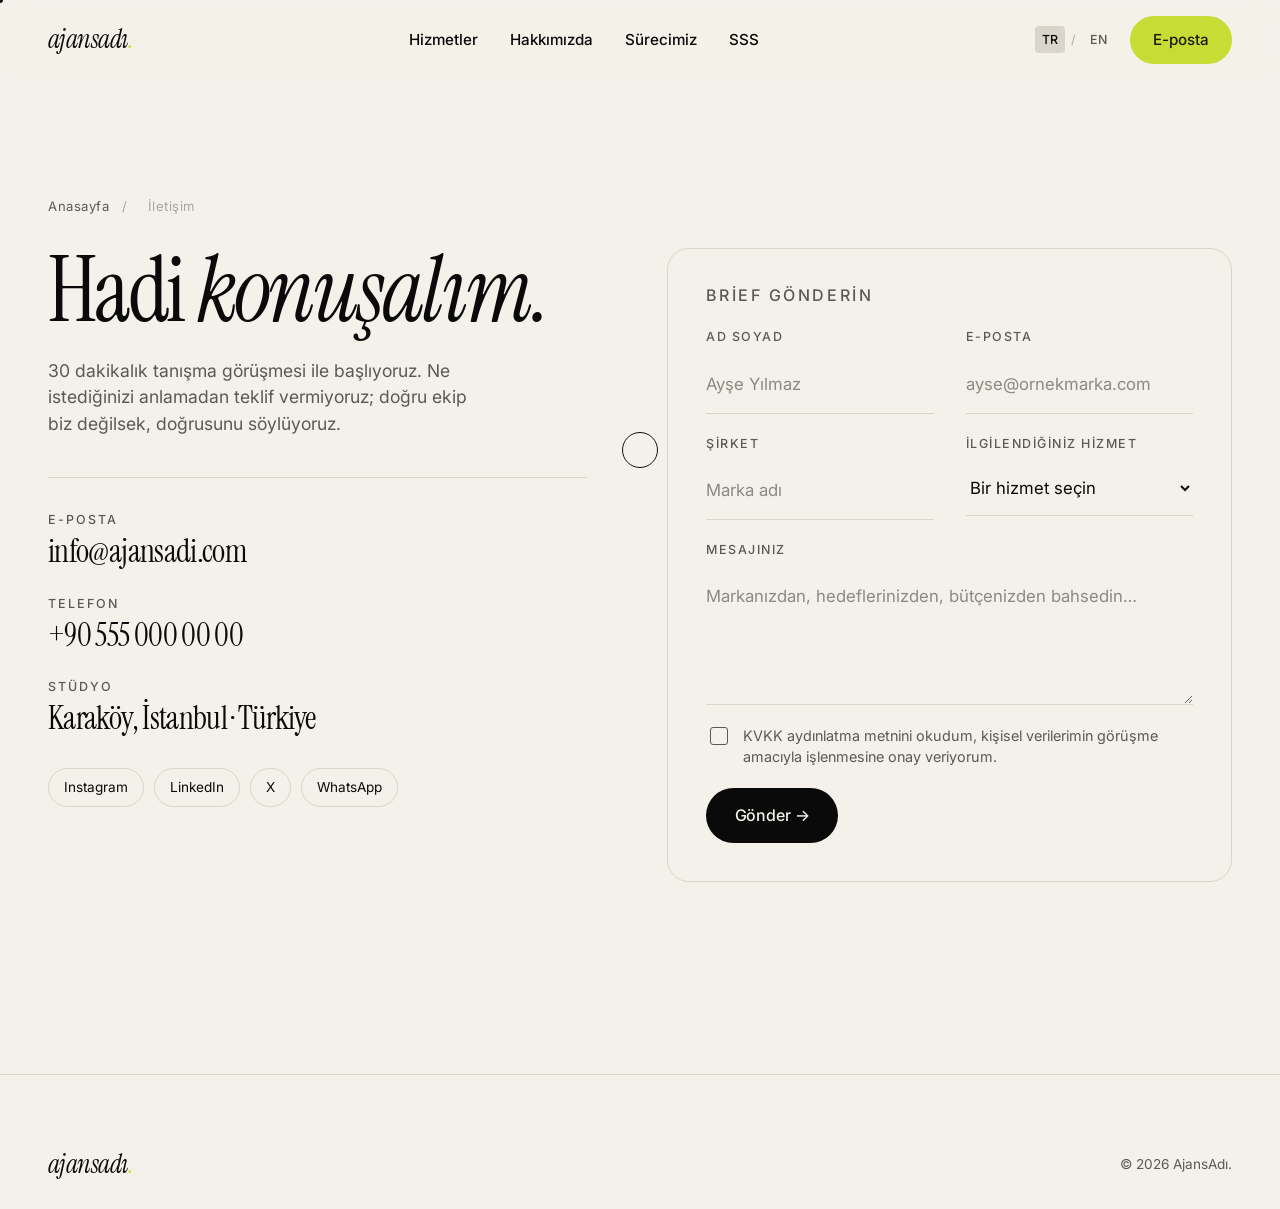
==== iletisim.html @ 520bdb18 "Initial commit: AjansAdı static marketing agency site - One-page homepage (index.html) with hero, se" ====
<!doctype html>
<html lang="tr">
  <head>
    <meta charset="UTF-8" />
    <meta name="viewport" content="width=device-width, initial-scale=1.0" />
    <title>İletişim — AjansAdı</title>
    <meta
      name="description"
      content="Markanızın büyüme planı için 30 dakikalık ücretsiz tanışma görüşmesi. Bize yazın, aynı gün dönüş yapalım."
    />
    <link rel="canonical" href="https://ajansadi.com/iletisim.html" />

    <meta property="og:title" content="İletişim — AjansAdı" />
    <meta
      property="og:description"
      content="Markanızın büyüme planı için 30 dakikalık ücretsiz tanışma görüşmesi."
    />
    <meta property="og:image" content="/assets/img/og-image.svg" />

    <link rel="icon" type="image/svg+xml" href="/assets/img/favicon.svg" />
    <link rel="preconnect" href="https://fonts.googleapis.com" />
    <link rel="preconnect" href="https://fonts.gstatic.com" crossorigin />
    <link
      href="https://fonts.googleapis.com/css2?family=Inter:wght@400;500;600&family=Instrument+Serif:ital@0;1&display=swap"
      rel="stylesheet"
    />
    <link rel="stylesheet" href="/assets/css/base.css" />
    <link rel="stylesheet" href="/assets/css/components.css" />
    <link rel="stylesheet" href="/assets/css/pages.css" />
  </head>
  <body>
    <div class="cursor" aria-hidden="true">
      <div class="cursor__ring"></div>
      <div class="cursor__dot"></div>
    </div>

    <header class="topbar">
      <div class="container topbar__inner">
        <a class="brand" href="/" aria-label="AjansAdı">ajansadı</a>
        <nav class="nav" aria-label="Ana menü">
          <a href="/#hizmetler" data-tr="Hizmetler" data-en="Services"
            >Hizmetler</a
          >
          <a href="/#hakkimizda" data-tr="Hakkımızda" data-en="About"
            >Hakkımızda</a
          >
          <a href="/#surec" data-tr="Sürecimiz" data-en="Process">Sürecimiz</a>
          <a href="/#sss" data-tr="SSS" data-en="FAQ">SSS</a>
        </nav>
        <div class="topbar__right">
          <div class="lang-switch" aria-label="Dil seçici">
            <button data-lang="tr" class="is-active">TR</button>
            <span class="lang-switch__sep">/</span>
            <button data-lang="en">EN</button>
          </div>
          <a
            href="mailto:info@ajansadi.com"
            class="btn btn--primary"
            data-tr="E-posta"
            data-en="Email us"
            >E-posta<span class="btn__arrow">→</span></a
          >
          <button class="menu-toggle" aria-label="Menüyü aç" aria-expanded="false" aria-controls="drawer">
            <span></span>
            <span></span>
          </button>
        </div>
      </div>
    </header>

    <div class="drawer" id="drawer" aria-hidden="true">
      <ul>
        <li><a href="/#hizmetler" data-tr="Hizmetler" data-en="Services">Hizmetler</a></li>
        <li><a href="/#hakkimizda" data-tr="Hakkımızda" data-en="About">Hakkımızda</a></li>
        <li><a href="/#surec" data-tr="Sürecimiz" data-en="Process">Sürecimiz</a></li>
        <li><a href="/#sss" data-tr="SSS" data-en="FAQ">SSS</a></li>
        <li><a href="/iletisim.html" data-tr="İletişim" data-en="Contact">İletişim</a></li>
      </ul>
    </div>

    <main>
      <section class="section">
        <div class="container">
          <p class="breadcrumb reveal">
            <a href="/" data-tr="Anasayfa" data-en="Home">Anasayfa</a>
            <span>/</span>
            <span data-tr="İletişim" data-en="Contact">İletişim</span>
          </p>

          <div class="contact-grid" style="margin-top: 2rem">
            <div class="contact-info reveal">
              <h1>
                <span
                  data-tr-html="Hadi <em>konuşalım.</em>"
                  data-en-html="Let's <em>talk.</em>"
                  >Hadi <em>konuşalım.</em></span
                >
              </h1>
              <p
                class="contact-info__lead"
                data-tr="30 dakikalık tanışma görüşmesi ile başlıyoruz. Ne istediğinizi anlamadan teklif vermiyoruz; doğru ekip biz değilsek, doğrusunu söylüyoruz."
                data-en="We start with a 30-minute intro call. We don't quote before we understand what you want — and if we're not the right team, we'll point you to who is."
              >
                30 dakikalık tanışma görüşmesi ile başlıyoruz. Ne istediğinizi
                anlamadan teklif vermiyoruz; doğru ekip biz değilsek, doğrusunu
                söylüyoruz.
              </p>

              <div class="contact-channels">
                <div class="contact-channel">
                  <span class="contact-channel__label" data-tr="E-posta" data-en="Email">E-posta</span>
                  <a class="contact-channel__value" href="mailto:info@ajansadi.com"
                    >info@ajansadi.com</a
                  >
                </div>
                <div class="contact-channel">
                  <span class="contact-channel__label" data-tr="Telefon" data-en="Phone">Telefon</span>
                  <a class="contact-channel__value" href="tel:+905550000000"
                    >+90 555 000 00 00</a
                  >
                </div>
                <div class="contact-channel">
                  <span class="contact-channel__label" data-tr="Stüdyo" data-en="Studio">Stüdyo</span>
                  <span class="contact-channel__value"
                    >Karaköy, İstanbul · Türkiye</span
                  >
                </div>
              </div>

              <div class="contact-socials">
                <a href="https://instagram.com/ajansadi" target="_blank" rel="noopener">Instagram</a>
                <a href="https://linkedin.com/company/ajansadi" target="_blank" rel="noopener">LinkedIn</a>
                <a href="https://x.com/ajansadi" target="_blank" rel="noopener">X</a>
                <a href="https://wa.me/905550000000" target="_blank" rel="noopener">WhatsApp</a>
              </div>
            </div>

            <div class="contact-form-wrap reveal reveal--delay-1">
              <h2 data-tr="Brief gönderin" data-en="Send a brief">Brief gönderin</h2>

              <form class="form js-contact-form" novalidate>
                <div class="form__notice form__notice--error" role="alert"></div>

                <div class="grid cols-2">
                  <div class="field">
                    <label class="field__label" for="name" data-tr="Ad Soyad" data-en="Full name"
                      >Ad Soyad</label
                    >
                    <input
                      type="text"
                      id="name"
                      name="name"
                      autocomplete="name"
                      required
                      data-tr-attr="placeholder"
                      data-tr-placeholder="Ayşe Yılmaz"
                      data-en-placeholder="Jane Doe"
                      placeholder="Ayşe Yılmaz"
                    />
                    <span class="field__error" data-tr="Lütfen adınızı yazın." data-en="Please enter your name."
                      >Lütfen adınızı yazın.</span
                    >
                  </div>
                  <div class="field">
                    <label class="field__label" for="email" data-tr="E-posta" data-en="Email"
                      >E-posta</label
                    >
                    <input
                      type="email"
                      id="email"
                      name="email"
                      autocomplete="email"
                      required
                      placeholder="ayse@ornekmarka.com"
                    />
                    <span class="field__error" data-tr="Geçerli bir e-posta yazın." data-en="Please enter a valid email."
                      >Geçerli bir e-posta yazın.</span
                    >
                  </div>
                </div>

                <div class="grid cols-2">
                  <div class="field">
                    <label class="field__label" for="company" data-tr="Şirket" data-en="Company"
                      >Şirket</label
                    >
                    <input
                      type="text"
                      id="company"
                      name="company"
                      autocomplete="organization"
                      placeholder="Marka adı"
                    />
                  </div>
                  <div class="field">
                    <label class="field__label" for="service" data-tr="İlgilendiğiniz hizmet" data-en="Service of interest"
                      >İlgilendiğiniz hizmet</label
                    >
                    <select id="service" name="service" required>
                      <option value="" data-tr="Bir hizmet seçin" data-en="Pick a service">
                        Bir hizmet seçin
                      </option>
                      <option value="dijital-pazarlama" data-tr="Dijital pazarlama" data-en="Digital marketing">Dijital pazarlama</option>
                      <option value="sosyal-medya" data-tr="Sosyal medya yönetimi" data-en="Social media management">Sosyal medya yönetimi</option>
                      <option value="google-ads" data-tr="Google Ads" data-en="Google Ads">Google Ads</option>
                      <option value="seo" data-tr="SEO" data-en="SEO">SEO</option>
                      <option value="yapay-zeka" data-tr="Yapay zekâ" data-en="AI">Yapay zekâ</option>
                      <option value="medya-satin-alma" data-tr="Medya satın alma" data-en="Media buying">Medya satın alma</option>
                      <option value="hepsi" data-tr="Bütüncül paket" data-en="Full bundle">Bütüncül paket</option>
                    </select>
                    <span class="field__error" data-tr="Bir seçim yapın." data-en="Please pick one.">
                      Bir seçim yapın.
                    </span>
                  </div>
                </div>

                <div class="field">
                  <label class="field__label" for="message" data-tr="Mesajınız" data-en="Your message"
                    >Mesajınız</label
                  >
                  <textarea
                    id="message"
                    name="message"
                    rows="4"
                    required
                    data-tr-attr="placeholder"
                    data-tr-placeholder="Markanızdan, hedeflerinizden, bütçenizden bahsedin…"
                    data-en-placeholder="Tell us about your brand, goals, budget…"
                    placeholder="Markanızdan, hedeflerinizden, bütçenizden bahsedin…"
                  ></textarea>
                  <span class="field__error" data-tr="Birkaç cümle yeterli." data-en="A few sentences will do."
                    >Birkaç cümle yeterli.</span
                  >
                </div>

                <label class="checkbox">
                  <input type="checkbox" name="kvkk" required />
                  <span
                    data-tr="KVKK aydınlatma metnini okudum, kişisel verilerimin görüşme amacıyla işlenmesine onay veriyorum."
                    data-en="I've read the privacy notice and consent to my personal data being processed for the purposes of this enquiry."
                    >KVKK aydınlatma metnini okudum, kişisel verilerimin
                    görüşme amacıyla işlenmesine onay veriyorum.</span
                  >
                </label>

                <button
                  type="submit"
                  class="btn btn--ink btn--lg"
                  style="align-self: flex-start"
                  data-tr="Gönder →"
                  data-en="Send →"
                >
                  Gönder →
                </button>

                <input type="hidden" name="botcheck" />
              </form>

              <div class="form__success" role="status" aria-live="polite">
                <h3 data-tr="Teşekkürler. ✦" data-en="Thanks. ✦">Teşekkürler. ✦</h3>
                <p
                  class="muted"
                  data-tr="Mesajınız ulaştı, en geç 24 saat içinde dönüyoruz."
                  data-en="Your message reached us. We'll get back to you within 24 hours."
                >
                  Mesajınız ulaştı, en geç 24 saat içinde dönüyoruz.
                </p>
              </div>
            </div>
          </div>
        </div>
      </section>
    </main>

    <footer class="footer">
      <div class="container">
        <div class="footer__bottom" style="border: 0; padding: 0">
          <a class="brand" href="/">ajansadı</a>
          <span data-tr="© 2026 AjansAdı." data-en="© 2026 AjansAdı."
            >© 2026 AjansAdı.</span
          >
        </div>
      </div>
    </footer>

    <script src="/assets/js/main.js" defer></script>
    <script src="/assets/js/i18n.js" defer></script>
    <script src="/assets/js/form.js" defer></script>
  </body>
</html>
---- assets/css/base.css ----
/* ============================================
   BASE — değişkenler, reset, tipografi, layout
   ============================================ */

:root {
  --bg: #f4f1ea;
  --bg-deep: #ece8df;
  --ink: #0a0a0a;
  --ink-soft: #5a5a55;
  --ink-mute: #8b8a82;
  --rule: #d9d5cb;
  --accent: #c8dc36;
  --accent-hi: #dcee54;
  --accent-ink: #1a1d05;

  --container: 1280px;
  --gutter: clamp(1.25rem, 4vw, 3rem);

  --radius: 14px;
  --radius-lg: 22px;

  --easing: cubic-bezier(0.2, 0.7, 0.2, 1);
  --transition: 320ms var(--easing);

  --font-serif: "Instrument Serif", "Times New Roman", serif;
  --font-sans: "Inter", system-ui, -apple-system, "Segoe UI", Roboto, sans-serif;
}

*,
*::before,
*::after {
  box-sizing: border-box;
}

html {
  -webkit-text-size-adjust: 100%;
  scroll-behavior: smooth;
}

body {
  margin: 0;
  background: var(--bg);
  color: var(--ink);
  font-family: var(--font-sans);
  font-size: 17px;
  line-height: 1.55;
  font-weight: 400;
  -webkit-font-smoothing: antialiased;
  -moz-osx-font-smoothing: grayscale;
  text-rendering: optimizeLegibility;
  overflow-x: hidden;
}

img,
svg,
video {
  display: block;
  max-width: 100%;
  height: auto;
}

a {
  color: inherit;
  text-decoration: none;
}

button {
  font: inherit;
  color: inherit;
  background: none;
  border: 0;
  padding: 0;
  cursor: pointer;
}

input,
select,
textarea {
  font: inherit;
  color: inherit;
}

ul,
ol {
  list-style: none;
  padding: 0;
  margin: 0;
}

h1,
h2,
h3,
h4 {
  margin: 0;
  font-weight: 400;
  font-family: var(--font-serif);
  letter-spacing: -0.015em;
  line-height: 1;
}

p {
  margin: 0;
}

::selection {
  background: var(--accent);
  color: var(--accent-ink);
}

:focus-visible {
  outline: 2px solid var(--accent);
  outline-offset: 3px;
  border-radius: 4px;
}

/* ---- Tipografi ölçekleri ---- */

.eyebrow {
  font-family: var(--font-sans);
  font-size: 0.72rem;
  font-weight: 500;
  letter-spacing: 0.18em;
  text-transform: uppercase;
  color: var(--ink-soft);
}

.display {
  font-family: var(--font-serif);
  font-size: clamp(3.5rem, 9.5vw, 9rem);
  line-height: 0.95;
  letter-spacing: -0.025em;
}

.h1 {
  font-family: var(--font-serif);
  font-size: clamp(2.75rem, 6vw, 5.5rem);
  line-height: 0.98;
  letter-spacing: -0.02em;
}

.h2 {
  font-family: var(--font-serif);
  font-size: clamp(2rem, 4.2vw, 3.5rem);
  line-height: 1;
  letter-spacing: -0.018em;
}

.h3 {
  font-family: var(--font-sans);
  font-size: 1.45rem;
  font-weight: 600;
  letter-spacing: -0.01em;
  line-height: 1.2;
}

.lead {
  font-size: 1.25rem;
  color: var(--ink-soft);
  line-height: 1.5;
  max-width: 60ch;
}

.muted {
  color: var(--ink-soft);
}

em,
.italic {
  font-style: italic;
  font-family: var(--font-serif);
}

.accent-mark {
  position: relative;
  font-style: italic;
  font-family: var(--font-serif);
  white-space: nowrap;
}

.accent-mark::after {
  content: "";
  position: absolute;
  left: -0.04em;
  right: -0.04em;
  bottom: 0.06em;
  height: 0.18em;
  background: var(--accent);
  z-index: -1;
  border-radius: 2px;
}

/* ---- Layout primitives ---- */

.container {
  max-width: var(--container);
  margin: 0 auto;
  padding-inline: var(--gutter);
}

.section {
  padding-block: clamp(4rem, 9vw, 8rem);
}

.section--tight {
  padding-block: clamp(2.5rem, 5vw, 4.5rem);
}

.rule {
  height: 1px;
  background: var(--rule);
  border: 0;
  margin: 0;
}

.grid {
  display: grid;
  gap: clamp(1.25rem, 2.5vw, 2rem);
}

.cols-2 {
  grid-template-columns: 1fr;
}
.cols-3 {
  grid-template-columns: 1fr;
}
.cols-4 {
  grid-template-columns: repeat(2, 1fr);
}

@media (min-width: 768px) {
  .cols-2 {
    grid-template-columns: repeat(2, 1fr);
  }
  .cols-3 {
    grid-template-columns: repeat(3, 1fr);
  }
  .cols-4 {
    grid-template-columns: repeat(4, 1fr);
  }
}

.flex {
  display: flex;
}
.gap-1 {
  gap: 0.5rem;
}
.gap-2 {
  gap: 1rem;
}
.gap-3 {
  gap: 1.5rem;
}
.gap-4 {
  gap: 2rem;
}
.items-center {
  align-items: center;
}
.justify-between {
  justify-content: space-between;
}
.flex-wrap {
  flex-wrap: wrap;
}

.text-center {
  text-align: center;
}

/* ---- Reveal animasyonları (IntersectionObserver) ---- */

.reveal {
  opacity: 0;
  transform: translateY(28px);
  transition:
    opacity 900ms var(--easing),
    transform 900ms var(--easing);
  will-change: opacity, transform;
}

.reveal.is-visible {
  opacity: 1;
  transform: none;
}

.reveal--delay-1 {
  transition-delay: 80ms;
}
.reveal--delay-2 {
  transition-delay: 160ms;
}
.reveal--delay-3 {
  transition-delay: 240ms;
}
.reveal--delay-4 {
  transition-delay: 320ms;
}

/* ---- Reduced motion ---- */

@media (prefers-reduced-motion: reduce) {
  *,
  *::before,
  *::after {
    animation-duration: 0.01ms !important;
    animation-iteration-count: 1 !important;
    transition-duration: 0.01ms !important;
    scroll-behavior: auto !important;
  }

  .reveal {
    opacity: 1;
    transform: none;
  }
}
---- assets/css/components.css ----
/* ============================================
   COMPONENTS — buttons, nav, cards, marquee, accordion, form, cursor
   ============================================ */

/* ---- Top bar ---- */

.topbar {
  position: sticky;
  top: 0;
  z-index: 50;
  background: color-mix(in srgb, var(--bg) 88%, transparent);
  backdrop-filter: saturate(140%) blur(10px);
  -webkit-backdrop-filter: saturate(140%) blur(10px);
  border-bottom: 1px solid transparent;
  transition:
    border-color var(--transition),
    background var(--transition);
}

.topbar.is-scrolled {
  border-bottom-color: var(--rule);
}

.topbar__inner {
  display: flex;
  align-items: center;
  justify-content: space-between;
  gap: 1rem;
  padding-block: 1rem;
}

.brand {
  font-family: var(--font-serif);
  font-style: italic;
  font-size: 1.6rem;
  letter-spacing: -0.02em;
  line-height: 1;
  color: var(--ink);
}

.brand::after {
  content: ".";
  color: var(--accent);
}

.nav {
  display: none;
  align-items: center;
  gap: 2rem;
}

.nav a {
  font-size: 0.95rem;
  font-weight: 500;
  position: relative;
  padding-block: 0.4rem;
  transition: color var(--transition);
}

.nav a::after {
  content: "";
  position: absolute;
  left: 0;
  right: 100%;
  bottom: 0;
  height: 2px;
  background: var(--accent);
  transition: right var(--transition);
}

.nav a:hover::after,
.nav a.is-active::after {
  right: 0;
}

.topbar__right {
  display: flex;
  align-items: center;
  gap: 1rem;
}

.lang-switch {
  display: inline-flex;
  align-items: center;
  gap: 0.35rem;
  font-size: 0.78rem;
  font-weight: 500;
  letter-spacing: 0.06em;
  color: var(--ink-soft);
}

.lang-switch button {
  padding: 0.25rem 0.45rem;
  border-radius: 4px;
  transition: all var(--transition);
}

.lang-switch button.is-active {
  color: var(--ink);
  background: var(--rule);
}

.lang-switch__sep {
  opacity: 0.4;
}

.menu-toggle {
  display: inline-flex;
  flex-direction: column;
  gap: 5px;
  padding: 10px;
  margin-right: -10px;
}

.menu-toggle span {
  display: block;
  width: 22px;
  height: 1.5px;
  background: var(--ink);
  transition: transform var(--transition);
}

.menu-toggle.is-open span:nth-child(1) {
  transform: translateY(6.5px) rotate(45deg);
}
.menu-toggle.is-open span:nth-child(2) {
  transform: translateY(-6.5px) rotate(-45deg);
}

@media (min-width: 1024px) {
  .nav {
    display: flex;
  }
  .menu-toggle {
    display: none;
  }
}

/* ---- Mobile drawer ---- */

.drawer {
  position: fixed;
  inset: 0;
  background: var(--bg);
  z-index: 40;
  padding: 5.5rem var(--gutter) 2rem;
  transform: translateY(-100%);
  transition: transform 460ms var(--easing);
  overflow-y: auto;
}

.drawer.is-open {
  transform: none;
}

.drawer ul {
  display: flex;
  flex-direction: column;
  gap: 0.5rem;
  border-top: 1px solid var(--rule);
}

.drawer ul li {
  border-bottom: 1px solid var(--rule);
}

.drawer a {
  display: block;
  padding: 1.1rem 0;
  font-family: var(--font-serif);
  font-size: 2rem;
  letter-spacing: -0.02em;
}

.drawer__cta {
  margin-top: 2rem;
}

@media (min-width: 1024px) {
  .drawer {
    display: none;
  }
}

/* ---- Buttons ---- */

.btn {
  display: inline-flex;
  align-items: center;
  gap: 0.6rem;
  padding: 0.95rem 1.4rem;
  border-radius: 999px;
  font-size: 0.95rem;
  font-weight: 500;
  letter-spacing: -0.005em;
  line-height: 1;
  transition:
    background var(--transition),
    color var(--transition),
    transform var(--transition),
    border-color var(--transition);
  cursor: pointer;
  white-space: nowrap;
  border: 1px solid transparent;
}

.btn__arrow {
  display: inline-block;
  transition: transform var(--transition);
}

.btn:hover .btn__arrow {
  transform: translateX(4px);
}

.btn--primary {
  background: var(--accent);
  color: var(--accent-ink);
}

.btn--primary:hover {
  background: var(--accent-hi);
  transform: translateY(-1px);
}

.btn--ghost {
  background: transparent;
  color: var(--ink);
  border-color: var(--ink);
}

.btn--ghost:hover {
  background: var(--ink);
  color: var(--bg);
}

.btn--ink {
  background: var(--ink);
  color: var(--bg);
}

.btn--ink:hover {
  background: var(--accent);
  color: var(--accent-ink);
}

.btn--lg {
  padding: 1.15rem 1.7rem;
  font-size: 1rem;
}

/* ---- Card ---- */

.card {
  position: relative;
  display: flex;
  flex-direction: column;
  gap: 1.25rem;
  padding: clamp(1.5rem, 2.5vw, 2.25rem);
  background: transparent;
  border: 1px solid var(--rule);
  border-radius: var(--radius-lg);
  transition:
    border-color var(--transition),
    background var(--transition),
    transform var(--transition);
  overflow: hidden;
}

.card:hover {
  border-color: var(--ink);
}

.card a.card__link {
  position: absolute;
  inset: 0;
}

.card__num {
  font-family: var(--font-serif);
  font-size: 3rem;
  line-height: 1;
  letter-spacing: -0.02em;
  color: var(--ink-mute);
  transition: color var(--transition);
}

.card:hover .card__num {
  color: var(--ink);
}

.card__icon {
  font-size: 2rem;
  line-height: 1;
}

.card__title {
  font-family: var(--font-sans);
  font-weight: 600;
  font-size: 1.4rem;
  letter-spacing: -0.01em;
  line-height: 1.2;
}

.card__body {
  color: var(--ink-soft);
  font-size: 1rem;
  line-height: 1.55;
}

.card__more {
  display: inline-flex;
  align-items: center;
  gap: 0.4rem;
  margin-top: auto;
  font-size: 0.9rem;
  font-weight: 500;
  color: var(--ink);
}

.card__more span {
  transition: transform var(--transition);
}

.card:hover .card__more span {
  transform: translateX(6px);
}

.card__head {
  display: flex;
  align-items: flex-start;
  justify-content: space-between;
  gap: 1rem;
}

/* ---- Marquee ---- */

.marquee {
  position: relative;
  overflow: hidden;
  padding-block: 1.6rem;
  border-block: 1px solid var(--rule);
  background: var(--bg);
  -webkit-mask-image: linear-gradient(
    to right,
    transparent,
    #000 10%,
    #000 90%,
    transparent
  );
  mask-image: linear-gradient(
    to right,
    transparent,
    #000 10%,
    #000 90%,
    transparent
  );
}

.marquee__track {
  display: flex;
  gap: 4rem;
  width: max-content;
  animation: marquee 40s linear infinite;
}

.marquee__item {
  font-family: var(--font-serif);
  font-style: italic;
  font-size: clamp(1.6rem, 3vw, 2.4rem);
  color: var(--ink);
  white-space: nowrap;
  letter-spacing: -0.01em;
  display: inline-flex;
  align-items: center;
  gap: 4rem;
}

.marquee__item::after {
  content: "✦";
  color: var(--accent);
  font-size: 0.75em;
  font-style: normal;
}

@keyframes marquee {
  to {
    transform: translateX(-50%);
  }
}

/* ---- Accordion (FAQ) ---- */

.accordion {
  border-top: 1px solid var(--rule);
}

.accordion details {
  border-bottom: 1px solid var(--rule);
}

.accordion summary {
  display: flex;
  align-items: center;
  justify-content: space-between;
  gap: 1.5rem;
  padding: 1.5rem 0;
  cursor: pointer;
  font-family: var(--font-sans);
  font-size: clamp(1.05rem, 1.7vw, 1.25rem);
  font-weight: 500;
  letter-spacing: -0.01em;
  list-style: none;
  transition: color var(--transition);
}

.accordion summary::-webkit-details-marker {
  display: none;
}

.accordion summary::after {
  content: "+";
  font-family: var(--font-serif);
  font-size: 2rem;
  font-weight: 300;
  line-height: 1;
  transition: transform var(--transition);
  flex: 0 0 auto;
}

.accordion details[open] summary::after {
  transform: rotate(45deg);
}

.accordion summary:hover {
  color: var(--ink-soft);
}

.accordion__body {
  padding: 0 0 1.6rem;
  color: var(--ink-soft);
  font-size: 1rem;
  line-height: 1.6;
  max-width: 70ch;
}

/* ---- Form ---- */

.form {
  display: flex;
  flex-direction: column;
  gap: 1.25rem;
}

.field {
  display: flex;
  flex-direction: column;
  gap: 0.5rem;
}

.field__label {
  font-size: 0.78rem;
  font-weight: 500;
  letter-spacing: 0.12em;
  text-transform: uppercase;
  color: var(--ink-soft);
}

.field input,
.field select,
.field textarea {
  width: 100%;
  padding: 1rem 0;
  background: transparent;
  border: 0;
  border-bottom: 1px solid var(--rule);
  border-radius: 0;
  font-size: 1.05rem;
  color: var(--ink);
  transition: border-color var(--transition);
}

.field textarea {
  resize: vertical;
  min-height: 7rem;
  font-family: inherit;
}

.field input:focus,
.field select:focus,
.field textarea:focus {
  outline: none;
  border-bottom-color: var(--ink);
}

.field input::placeholder,
.field textarea::placeholder {
  color: var(--ink-mute);
}

.field--invalid input,
.field--invalid select,
.field--invalid textarea {
  border-bottom-color: #c14a3b;
}

.field__error {
  display: none;
  font-size: 0.82rem;
  color: #c14a3b;
}

.field--invalid .field__error {
  display: block;
}

.checkbox {
  display: flex;
  align-items: flex-start;
  gap: 0.7rem;
  font-size: 0.9rem;
  color: var(--ink-soft);
  cursor: pointer;
  line-height: 1.5;
}

.checkbox input {
  appearance: none;
  width: 18px;
  height: 18px;
  border: 1px solid var(--ink-soft);
  border-radius: 3px;
  flex: 0 0 auto;
  margin-top: 2px;
  transition: all var(--transition);
  position: relative;
  cursor: pointer;
}

.checkbox input:checked {
  background: var(--ink);
  border-color: var(--ink);
}

.checkbox input:checked::after {
  content: "";
  position: absolute;
  left: 4px;
  top: 1px;
  width: 5px;
  height: 9px;
  border: solid var(--accent);
  border-width: 0 2px 2px 0;
  transform: rotate(45deg);
}

.form__notice {
  padding: 1rem 1.2rem;
  border-radius: var(--radius);
  font-size: 0.92rem;
  display: none;
}

.form__notice--error {
  background: #fde7e3;
  color: #7a2920;
  border: 1px solid #f3bdb3;
}

.form__notice.is-visible {
  display: block;
}

.form__success {
  display: none;
  padding: 2rem 0;
}

.form__success.is-visible {
  display: block;
}

.form__success h3 {
  font-family: var(--font-serif);
  font-size: clamp(2.2rem, 4vw, 3.2rem);
  letter-spacing: -0.02em;
  margin-bottom: 0.6rem;
}

/* ---- Custom cursor ---- */

.cursor {
  position: fixed;
  top: 0;
  left: 0;
  pointer-events: none;
  z-index: 9999;
  mix-blend-mode: difference;
  display: none;
}

.cursor__ring {
  position: absolute;
  width: 36px;
  height: 36px;
  margin: -18px 0 0 -18px;
  border-radius: 50%;
  border: 1px solid #fff;
  transition:
    width 220ms var(--easing),
    height 220ms var(--easing),
    margin 220ms var(--easing),
    background 220ms var(--easing);
}

.cursor__dot {
  position: absolute;
  width: 6px;
  height: 6px;
  margin: -3px 0 0 -3px;
  border-radius: 50%;
  background: #fff;
}

.cursor.is-hover .cursor__ring {
  width: 60px;
  height: 60px;
  margin: -30px 0 0 -30px;
  background: var(--accent);
  border-color: var(--accent);
  mix-blend-mode: normal;
}

.cursor.is-hover .cursor__dot {
  opacity: 0;
}

@media (hover: hover) and (pointer: fine) {
  .cursor {
    display: block;
  }
}

/* ---- Footer ---- */

.footer {
  padding-block: clamp(3rem, 6vw, 5rem) 2rem;
  border-top: 1px solid var(--rule);
  margin-top: clamp(3rem, 6vw, 5rem);
}

.footer__top {
  display: grid;
  gap: 3rem;
  grid-template-columns: 1fr;
  padding-bottom: 3rem;
  border-bottom: 1px solid var(--rule);
}

@media (min-width: 768px) {
  .footer__top {
    grid-template-columns: 2fr 1fr 1fr 1fr;
  }
}

.footer__brand .brand {
  font-size: 2.2rem;
}

.footer__tag {
  margin-top: 0.8rem;
  color: var(--ink-soft);
  font-size: 0.95rem;
  max-width: 38ch;
}

.footer__col h4 {
  font-family: var(--font-sans);
  font-size: 0.78rem;
  font-weight: 500;
  letter-spacing: 0.16em;
  text-transform: uppercase;
  color: var(--ink-soft);
  margin-bottom: 1rem;
}

.footer__col ul {
  display: flex;
  flex-direction: column;
  gap: 0.6rem;
}

.footer__col a {
  font-size: 0.98rem;
  transition: color var(--transition);
}

.footer__col a:hover {
  color: var(--ink-mute);
}

.footer__bottom {
  display: flex;
  justify-content: space-between;
  align-items: center;
  flex-wrap: wrap;
  gap: 1rem;
  padding-top: 2rem;
  font-size: 0.85rem;
  color: var(--ink-soft);
}

/* ---- Tag ---- */

.tag {
  display: inline-flex;
  align-items: center;
  gap: 0.5rem;
  padding: 0.4rem 0.85rem;
  border: 1px solid var(--rule);
  border-radius: 999px;
  font-size: 0.78rem;
  font-weight: 500;
  letter-spacing: 0.08em;
  text-transform: uppercase;
  color: var(--ink-soft);
}

.tag::before {
  content: "";
  width: 6px;
  height: 6px;
  border-radius: 50%;
  background: var(--accent);
}

/* ---- Breadcrumb ---- */

.breadcrumb {
  font-size: 0.82rem;
  color: var(--ink-soft);
  letter-spacing: 0.04em;
}

.breadcrumb a:hover {
  color: var(--ink);
}

.breadcrumb span {
  margin-inline: 0.5rem;
  opacity: 0.5;
}
---- assets/css/pages.css ----
/* ============================================
   PAGES — hero, services-grid, process, metrics, testimonials, service-page
   ============================================ */

/* ---- Hero ---- */

.hero {
  position: relative;
  padding-block: clamp(5rem, 12vw, 9rem) clamp(3rem, 7vw, 6rem);
  overflow: hidden;
}

.hero__inner {
  display: grid;
  grid-template-columns: 1fr;
  gap: 3rem;
  align-items: end;
}

@media (min-width: 1024px) {
  .hero__inner {
    grid-template-columns: 1.7fr 1fr;
  }
}

.hero__eyebrow {
  margin-bottom: 1.5rem;
}

.hero__title {
  font-family: var(--font-serif);
  font-size: clamp(3.2rem, 9.5vw, 9.5rem);
  line-height: 0.93;
  letter-spacing: -0.025em;
  color: var(--ink);
}

.hero__title em {
  font-style: italic;
}

.hero__sub {
  margin-top: 2rem;
  max-width: 48ch;
  font-size: 1.15rem;
  color: var(--ink-soft);
  line-height: 1.5;
}

.hero__ctas {
  display: flex;
  flex-wrap: wrap;
  gap: 0.8rem;
  margin-top: 2.2rem;
}

.hero__deco {
  position: relative;
  height: 280px;
  display: flex;
  align-items: center;
  justify-content: center;
}

.hero__star {
  font-family: var(--font-serif);
  font-size: clamp(12rem, 24vw, 22rem);
  color: var(--accent);
  line-height: 0.8;
  user-select: none;
  will-change: transform;
}

.hero__meta {
  margin-top: 3rem;
  padding-top: 2rem;
  border-top: 1px solid var(--rule);
  display: flex;
  flex-wrap: wrap;
  gap: 2.5rem;
  font-size: 0.88rem;
  color: var(--ink-soft);
}

.hero__meta strong {
  display: block;
  font-family: var(--font-serif);
  font-size: 1.6rem;
  font-weight: 400;
  color: var(--ink);
  letter-spacing: -0.02em;
}

/* ---- Section header ---- */

.section-header {
  display: grid;
  gap: 1.5rem;
  grid-template-columns: 1fr;
  align-items: end;
  margin-bottom: clamp(2.5rem, 5vw, 4rem);
}

@media (min-width: 768px) {
  .section-header {
    grid-template-columns: 2fr 1fr;
  }
}

.section-header__title {
  font-family: var(--font-serif);
  font-size: clamp(2.3rem, 5vw, 4rem);
  line-height: 0.98;
  letter-spacing: -0.02em;
  max-width: 18ch;
}

.section-header__lead {
  font-size: 1.05rem;
  color: var(--ink-soft);
  max-width: 38ch;
}

/* ---- Services grid (anasayfa) ---- */

.services-grid {
  display: grid;
  gap: 1.25rem;
  grid-template-columns: 1fr;
}

@media (min-width: 768px) {
  .services-grid {
    grid-template-columns: repeat(2, 1fr);
  }
}

@media (min-width: 1024px) {
  .services-grid {
    grid-template-columns: repeat(3, 1fr);
  }
}

.service-card {
  position: relative;
  display: flex;
  flex-direction: column;
  gap: 1.25rem;
  padding: clamp(1.6rem, 2.4vw, 2.2rem);
  border: 1px solid var(--rule);
  border-radius: var(--radius-lg);
  background: var(--bg);
  min-height: 280px;
  transition:
    border-color var(--transition),
    background var(--transition);
  overflow: hidden;
}

.service-card::before {
  content: "";
  position: absolute;
  inset: 0;
  background: var(--accent);
  opacity: 0;
  transform: translateY(100%);
  transition:
    transform 600ms var(--easing),
    opacity 400ms var(--easing);
  z-index: 0;
}

.service-card:hover {
  border-color: var(--ink);
}

.service-card:hover::before {
  opacity: 0.15;
  transform: translateY(0);
}

.service-card > * {
  position: relative;
  z-index: 1;
}

.service-card__link {
  position: absolute;
  inset: 0;
  z-index: 2;
  text-indent: -9999px;
}

.service-card__head {
  display: flex;
  align-items: flex-start;
  justify-content: space-between;
  gap: 1rem;
}

.service-card__num {
  font-family: var(--font-serif);
  font-size: 2.4rem;
  line-height: 1;
  letter-spacing: -0.02em;
  color: var(--ink-mute);
}

.service-card__icon {
  font-size: 2rem;
  line-height: 1;
}

.service-card__title {
  font-family: var(--font-sans);
  font-weight: 600;
  font-size: 1.45rem;
  letter-spacing: -0.012em;
  line-height: 1.18;
  color: var(--ink);
}

.service-card__body {
  color: var(--ink-soft);
  font-size: 1rem;
  line-height: 1.55;
  flex: 1;
}

.service-card__more {
  display: inline-flex;
  align-items: center;
  gap: 0.5rem;
  font-size: 0.9rem;
  font-weight: 500;
  color: var(--ink);
  margin-top: auto;
}

.service-card__more span {
  transition: transform var(--transition);
}

.service-card:hover .service-card__more span {
  transform: translateX(8px);
}

/* ---- About + metrics ---- */

.about {
  display: grid;
  gap: 3rem;
  grid-template-columns: 1fr;
}

@media (min-width: 1024px) {
  .about {
    grid-template-columns: 1.3fr 1fr;
    gap: 5rem;
  }
}

.about__copy {
  font-family: var(--font-serif);
  font-size: clamp(1.6rem, 2.6vw, 2.4rem);
  line-height: 1.18;
  letter-spacing: -0.015em;
}

.about__copy em {
  font-style: italic;
}

.metrics {
  display: grid;
  grid-template-columns: repeat(2, 1fr);
  gap: 1px;
  background: var(--rule);
  border: 1px solid var(--rule);
  border-radius: var(--radius);
  overflow: hidden;
}

.metric {
  background: var(--bg);
  padding: 1.5rem 1.4rem;
  display: flex;
  flex-direction: column;
  gap: 0.4rem;
}

.metric__num {
  font-family: var(--font-serif);
  font-size: clamp(2.6rem, 5vw, 3.6rem);
  line-height: 1;
  letter-spacing: -0.02em;
}

.metric__num sup {
  font-size: 0.5em;
  vertical-align: super;
  letter-spacing: 0;
  color: var(--accent-ink);
  background: var(--accent);
  padding: 0.1em 0.3em;
  border-radius: 4px;
  margin-left: 0.2em;
  font-style: normal;
}

.metric__label {
  font-size: 0.85rem;
  color: var(--ink-soft);
  letter-spacing: 0.02em;
}

/* ---- Process steps ---- */

.process {
  display: grid;
  gap: 1px;
  background: var(--rule);
  border: 1px solid var(--rule);
  border-radius: var(--radius);
  overflow: hidden;
  grid-template-columns: 1fr;
}

@media (min-width: 768px) {
  .process {
    grid-template-columns: repeat(2, 1fr);
  }
}

@media (min-width: 1024px) {
  .process {
    grid-template-columns: repeat(4, 1fr);
  }
}

.process__step {
  background: var(--bg);
  padding: clamp(1.5rem, 2.5vw, 2.4rem);
  display: flex;
  flex-direction: column;
  gap: 1rem;
  min-height: 220px;
  transition: background var(--transition);
}

.process__step:hover {
  background: var(--bg-deep);
}

.process__num {
  font-family: var(--font-serif);
  font-size: 2.6rem;
  line-height: 1;
  color: var(--ink-mute);
  letter-spacing: -0.02em;
}

.process__title {
  font-family: var(--font-serif);
  font-size: 1.7rem;
  letter-spacing: -0.02em;
  line-height: 1;
}

.process__body {
  color: var(--ink-soft);
  font-size: 0.95rem;
  line-height: 1.55;
  margin-top: auto;
}

/* ---- Testimonials ---- */

.testimonials {
  display: grid;
  gap: 1.25rem;
  grid-template-columns: 1fr;
}

@media (min-width: 768px) {
  .testimonials {
    grid-template-columns: repeat(3, 1fr);
  }
}

.testimonial {
  display: flex;
  flex-direction: column;
  gap: 1.5rem;
  padding: clamp(1.6rem, 2.4vw, 2.2rem);
  border: 1px solid var(--rule);
  border-radius: var(--radius-lg);
}

.testimonial__quote::before {
  content: "“";
  font-family: var(--font-serif);
  font-size: 4.5rem;
  line-height: 0.4;
  display: block;
  color: var(--accent);
  margin-bottom: 0.4rem;
}

.testimonial__quote {
  font-family: var(--font-serif);
  font-size: 1.35rem;
  line-height: 1.35;
  letter-spacing: -0.012em;
  color: var(--ink);
  flex: 1;
}

.testimonial__author {
  display: flex;
  flex-direction: column;
  gap: 0.15rem;
  padding-top: 1rem;
  border-top: 1px solid var(--rule);
}

.testimonial__name {
  font-weight: 500;
  font-size: 0.95rem;
}

.testimonial__co {
  font-size: 0.85rem;
  color: var(--ink-soft);
}

/* ---- CTA band ---- */

.cta-band {
  text-align: center;
  padding-block: clamp(4rem, 8vw, 7rem);
  border-top: 1px solid var(--rule);
  border-bottom: 1px solid var(--rule);
}

.cta-band__title {
  font-family: var(--font-serif);
  font-size: clamp(3rem, 8vw, 7rem);
  line-height: 1;
  letter-spacing: -0.025em;
  display: inline-block;
  position: relative;
  cursor: pointer;
  transition: color var(--transition);
}

.cta-band__title em {
  font-style: italic;
}

.cta-band__title:hover {
  color: var(--ink-soft);
}

.cta-band__title::after {
  content: " →";
  font-style: normal;
  display: inline-block;
  transition: transform var(--transition);
  margin-left: 0.2em;
}

.cta-band__title:hover::after {
  transform: translateX(0.2em);
}

.cta-band__sub {
  margin-top: 1.5rem;
  font-size: 1.05rem;
  color: var(--ink-soft);
  max-width: 50ch;
  margin-inline: auto;
}

/* ---- FAQ ---- */

.faq {
  max-width: 920px;
}

/* ---- Service page ---- */

.service-hero {
  padding-block: clamp(4rem, 9vw, 7rem) clamp(2.5rem, 5vw, 4rem);
}

.service-hero__inner {
  display: grid;
  grid-template-columns: 1fr;
  gap: 2.5rem;
  align-items: end;
}

@media (min-width: 1024px) {
  .service-hero__inner {
    grid-template-columns: 1.5fr 1fr;
  }
}

.service-hero__title {
  font-family: var(--font-serif);
  font-size: clamp(2.8rem, 7vw, 6rem);
  line-height: 0.96;
  letter-spacing: -0.025em;
}

.service-hero__title em {
  font-style: italic;
}

.service-hero__lead {
  font-size: 1.2rem;
  line-height: 1.5;
  color: var(--ink-soft);
  max-width: 50ch;
  margin-top: 1.8rem;
}

.service-hero__cta {
  margin-top: 2rem;
}

.service-hero__side {
  display: flex;
  flex-direction: column;
  gap: 1rem;
  padding: 1.5rem;
  border: 1px solid var(--rule);
  border-radius: var(--radius-lg);
  background: var(--bg-deep);
}

.service-hero__side h3 {
  font-family: var(--font-sans);
  font-size: 0.78rem;
  font-weight: 500;
  letter-spacing: 0.16em;
  text-transform: uppercase;
  color: var(--ink-soft);
}

.service-hero__side ul {
  display: flex;
  flex-direction: column;
  gap: 0.6rem;
}

.service-hero__side ul li {
  font-size: 0.96rem;
  display: flex;
  align-items: flex-start;
  gap: 0.6rem;
  line-height: 1.4;
}

.service-hero__side ul li::before {
  content: "→";
  color: var(--accent-ink);
  background: var(--accent);
  padding: 0 0.3rem;
  font-size: 0.78rem;
  border-radius: 3px;
  margin-top: 3px;
}

/* Bullet list (hizmet sayfası) */

.bullet-list {
  display: grid;
  gap: 1.5rem;
  grid-template-columns: 1fr;
}

@media (min-width: 768px) {
  .bullet-list--2 {
    grid-template-columns: repeat(2, 1fr);
  }
  .bullet-list--3 {
    grid-template-columns: repeat(3, 1fr);
  }
}

.bullet {
  padding: 1.5rem 0;
  border-top: 1px solid var(--rule);
  display: flex;
  flex-direction: column;
  gap: 0.5rem;
}

.bullet__num {
  font-family: var(--font-serif);
  font-size: 1.15rem;
  color: var(--accent-ink);
  background: var(--accent);
  padding: 0.05em 0.45em;
  border-radius: 4px;
  display: inline-block;
  width: max-content;
  line-height: 1.2;
  font-style: italic;
  font-size: 0.92rem;
}

.bullet__title {
  font-family: var(--font-sans);
  font-weight: 600;
  font-size: 1.15rem;
  letter-spacing: -0.01em;
}

.bullet__body {
  color: var(--ink-soft);
  font-size: 0.98rem;
  line-height: 1.55;
}

/* KPI block */

.kpi-block {
  padding: clamp(1.8rem, 3vw, 2.6rem);
  background: var(--ink);
  color: var(--bg);
  border-radius: var(--radius-lg);
  display: grid;
  grid-template-columns: 1fr;
  gap: 2rem;
}

@media (min-width: 768px) {
  .kpi-block {
    grid-template-columns: 1fr 1fr;
    gap: 3rem;
  }
}

.kpi-block h3 {
  font-family: var(--font-serif);
  font-size: clamp(1.8rem, 3vw, 2.4rem);
  letter-spacing: -0.02em;
  line-height: 1.05;
  color: var(--bg);
}

.kpi-block p {
  margin-top: 1rem;
  color: color-mix(in srgb, var(--bg) 75%, transparent);
  font-size: 1rem;
  line-height: 1.55;
}

.kpi-list {
  display: grid;
  grid-template-columns: 1fr 1fr;
  gap: 1.2rem;
  align-content: start;
}

.kpi {
  padding: 1.2rem 0;
  border-top: 1px solid color-mix(in srgb, var(--bg) 25%, transparent);
}

.kpi__num {
  font-family: var(--font-serif);
  font-size: clamp(2rem, 3.5vw, 2.8rem);
  line-height: 1;
  letter-spacing: -0.02em;
  color: var(--accent);
}

.kpi__label {
  margin-top: 0.4rem;
  font-size: 0.85rem;
  color: color-mix(in srgb, var(--bg) 70%, transparent);
}

/* Contact page layout */

.contact-grid {
  display: grid;
  grid-template-columns: 1fr;
  gap: 3rem;
}

@media (min-width: 1024px) {
  .contact-grid {
    grid-template-columns: 1fr 1.05fr;
    gap: 5rem;
  }
}

.contact-info h1 {
  font-family: var(--font-serif);
  font-size: clamp(3rem, 7vw, 6rem);
  line-height: 0.96;
  letter-spacing: -0.025em;
}

.contact-info h1 em {
  font-style: italic;
}

.contact-info__lead {
  margin-top: 1.5rem;
  font-size: 1.1rem;
  color: var(--ink-soft);
  max-width: 40ch;
  line-height: 1.5;
}

.contact-channels {
  margin-top: 2.5rem;
  display: flex;
  flex-direction: column;
  gap: 1.5rem;
  padding-top: 2rem;
  border-top: 1px solid var(--rule);
}

.contact-channel {
  display: flex;
  flex-direction: column;
  gap: 0.3rem;
}

.contact-channel__label {
  font-size: 0.78rem;
  font-weight: 500;
  letter-spacing: 0.16em;
  text-transform: uppercase;
  color: var(--ink-soft);
}

.contact-channel__value {
  font-family: var(--font-serif);
  font-size: clamp(1.5rem, 2.6vw, 2rem);
  letter-spacing: -0.02em;
  line-height: 1.1;
}

.contact-channel__value:hover {
  color: var(--ink-soft);
}

.contact-form-wrap {
  padding: clamp(1.8rem, 3vw, 2.6rem);
  border: 1px solid var(--rule);
  border-radius: var(--radius-lg);
  background: var(--bg);
}

.contact-form-wrap h2 {
  font-family: var(--font-sans);
  font-size: 1rem;
  font-weight: 500;
  letter-spacing: 0.16em;
  text-transform: uppercase;
  color: var(--ink-soft);
  margin-bottom: 1.5rem;
}

.contact-socials {
  margin-top: 2rem;
  display: flex;
  gap: 0.6rem;
  flex-wrap: wrap;
}

.contact-socials a {
  padding: 0.5rem 0.95rem;
  border: 1px solid var(--rule);
  border-radius: 999px;
  font-size: 0.85rem;
  transition: all var(--transition);
}

.contact-socials a:hover {
  border-color: var(--ink);
  background: var(--ink);
  color: var(--bg);
}
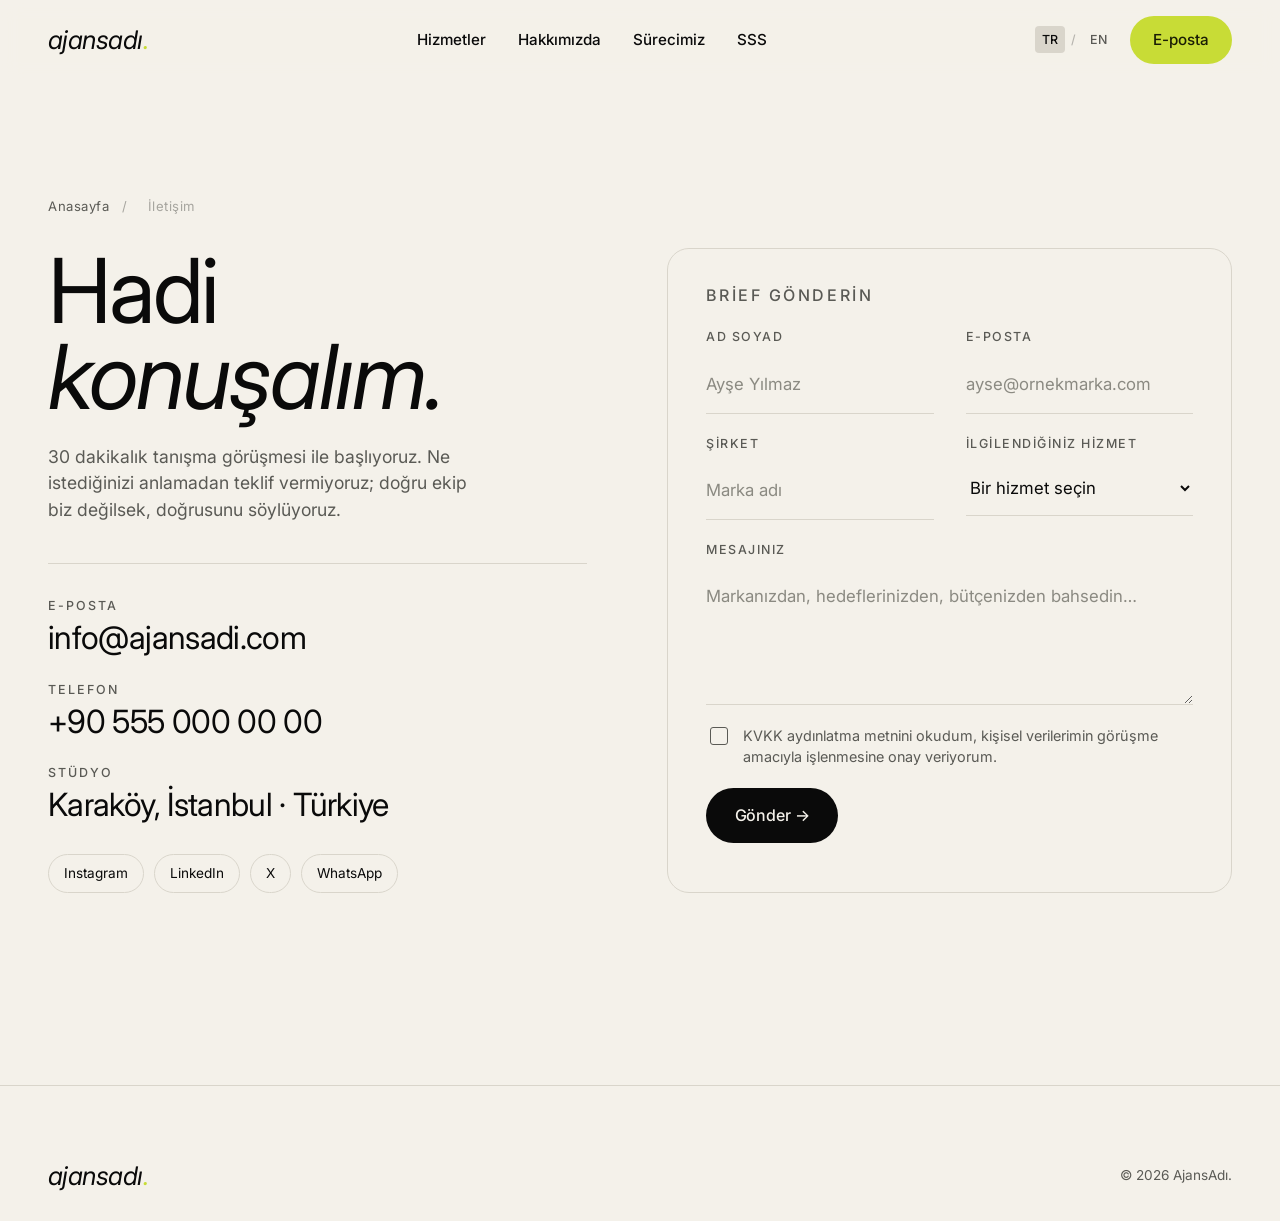
==== commit 2d77d162: "Use single font (Inter) sitewide — remove Instrument Serif" ====
--- a/iletisim.html
+++ b/iletisim.html
@@ -15,18 +15,18 @@
       property="og:description"
       content="Markanızın büyüme planı için 30 dakikalık ücretsiz tanışma görüşmesi."
     />
-    <meta property="og:image" content="/assets/img/og-image.svg" />
-
-    <link rel="icon" type="image/svg+xml" href="/assets/img/favicon.svg" />
+    <meta property="og:image" content="assets/img/og-image.svg" />
+
+    <link rel="icon" type="image/svg+xml" href="assets/img/favicon.svg" />
     <link rel="preconnect" href="https://fonts.googleapis.com" />
     <link rel="preconnect" href="https://fonts.gstatic.com" crossorigin />
     <link
-      href="https://fonts.googleapis.com/css2?family=Inter:wght@400;500;600&family=Instrument+Serif:ital@0;1&display=swap"
+      href="https://fonts.googleapis.com/css2?family=Inter:wght@400;500;600;700&display=swap"
       rel="stylesheet"
     />
-    <link rel="stylesheet" href="/assets/css/base.css" />
-    <link rel="stylesheet" href="/assets/css/components.css" />
-    <link rel="stylesheet" href="/assets/css/pages.css" />
+    <link rel="stylesheet" href="assets/css/base.css" />
+    <link rel="stylesheet" href="assets/css/components.css" />
+    <link rel="stylesheet" href="assets/css/pages.css" />
   </head>
   <body>
     <div class="cursor" aria-hidden="true">
@@ -36,16 +36,16 @@
 
     <header class="topbar">
       <div class="container topbar__inner">
-        <a class="brand" href="/" aria-label="AjansAdı">ajansadı</a>
+        <a class="brand" href="./" aria-label="AjansAdı">ajansadı</a>
         <nav class="nav" aria-label="Ana menü">
-          <a href="/#hizmetler" data-tr="Hizmetler" data-en="Services"
+          <a href="index.html#hizmetler" data-tr="Hizmetler" data-en="Services"
             >Hizmetler</a
           >
-          <a href="/#hakkimizda" data-tr="Hakkımızda" data-en="About"
+          <a href="index.html#hakkimizda" data-tr="Hakkımızda" data-en="About"
             >Hakkımızda</a
           >
-          <a href="/#surec" data-tr="Sürecimiz" data-en="Process">Sürecimiz</a>
-          <a href="/#sss" data-tr="SSS" data-en="FAQ">SSS</a>
+          <a href="index.html#surec" data-tr="Sürecimiz" data-en="Process">Sürecimiz</a>
+          <a href="index.html#sss" data-tr="SSS" data-en="FAQ">SSS</a>
         </nav>
         <div class="topbar__right">
           <div class="lang-switch" aria-label="Dil seçici">
@@ -70,11 +70,11 @@
 
     <div class="drawer" id="drawer" aria-hidden="true">
       <ul>
-        <li><a href="/#hizmetler" data-tr="Hizmetler" data-en="Services">Hizmetler</a></li>
-        <li><a href="/#hakkimizda" data-tr="Hakkımızda" data-en="About">Hakkımızda</a></li>
-        <li><a href="/#surec" data-tr="Sürecimiz" data-en="Process">Sürecimiz</a></li>
-        <li><a href="/#sss" data-tr="SSS" data-en="FAQ">SSS</a></li>
-        <li><a href="/iletisim.html" data-tr="İletişim" data-en="Contact">İletişim</a></li>
+        <li><a href="index.html#hizmetler" data-tr="Hizmetler" data-en="Services">Hizmetler</a></li>
+        <li><a href="index.html#hakkimizda" data-tr="Hakkımızda" data-en="About">Hakkımızda</a></li>
+        <li><a href="index.html#surec" data-tr="Sürecimiz" data-en="Process">Sürecimiz</a></li>
+        <li><a href="index.html#sss" data-tr="SSS" data-en="FAQ">SSS</a></li>
+        <li><a href="iletisim.html" data-tr="İletişim" data-en="Contact">İletişim</a></li>
       </ul>
     </div>
 
@@ -82,7 +82,7 @@
       <section class="section">
         <div class="container">
           <p class="breadcrumb reveal">
-            <a href="/" data-tr="Anasayfa" data-en="Home">Anasayfa</a>
+            <a href="./" data-tr="Anasayfa" data-en="Home">Anasayfa</a>
             <span>/</span>
             <span data-tr="İletişim" data-en="Contact">İletişim</span>
           </p>
@@ -275,7 +275,7 @@
     <footer class="footer">
       <div class="container">
         <div class="footer__bottom" style="border: 0; padding: 0">
-          <a class="brand" href="/">ajansadı</a>
+          <a class="brand" href="./">ajansadı</a>
           <span data-tr="© 2026 AjansAdı." data-en="© 2026 AjansAdı."
             >© 2026 AjansAdı.</span
           >
@@ -283,8 +283,8 @@
       </div>
     </footer>
 
-    <script src="/assets/js/main.js" defer></script>
-    <script src="/assets/js/i18n.js" defer></script>
-    <script src="/assets/js/form.js" defer></script>
+    <script src="assets/js/main.js" defer></script>
+    <script src="assets/js/i18n.js" defer></script>
+    <script src="assets/js/form.js" defer></script>
   </body>
 </html>
--- a/assets/css/base.css
+++ b/assets/css/base.css
@@ -22,8 +22,8 @@
   --easing: cubic-bezier(0.2, 0.7, 0.2, 1);
   --transition: 320ms var(--easing);
 
-  --font-serif: "Instrument Serif", "Times New Roman", serif;
   --font-sans: "Inter", system-ui, -apple-system, "Segoe UI", Roboto, sans-serif;
+  --font-serif: var(--font-sans);
 }
 
 *,
@@ -167,14 +167,35 @@
 em,
 .italic {
   font-style: italic;
+}
+
+.display em,
+.h1 em,
+.h2 em,
+.h3 em,
+h1 em,
+h2 em,
+h3 em,
+h4 em,
+.display .italic,
+.h1 .italic,
+.h2 .italic,
+.h3 .italic {
   font-family: var(--font-serif);
 }
 
 .accent-mark {
   position: relative;
   font-style: italic;
-  font-family: var(--font-serif);
   white-space: nowrap;
+}
+
+.display .accent-mark,
+.h1 .accent-mark,
+.h2 .accent-mark,
+h1 .accent-mark,
+h2 .accent-mark {
+  font-family: var(--font-serif);
 }
 
 .accent-mark::after {
--- a/assets/css/components.css
+++ b/assets/css/components.css
@@ -597,6 +597,12 @@
   z-index: 9999;
   mix-blend-mode: difference;
   display: none;
+  opacity: 0;
+  transition: opacity 180ms var(--easing);
+}
+
+.cursor.is-hover {
+  opacity: 1;
 }
 
 .cursor__ring {
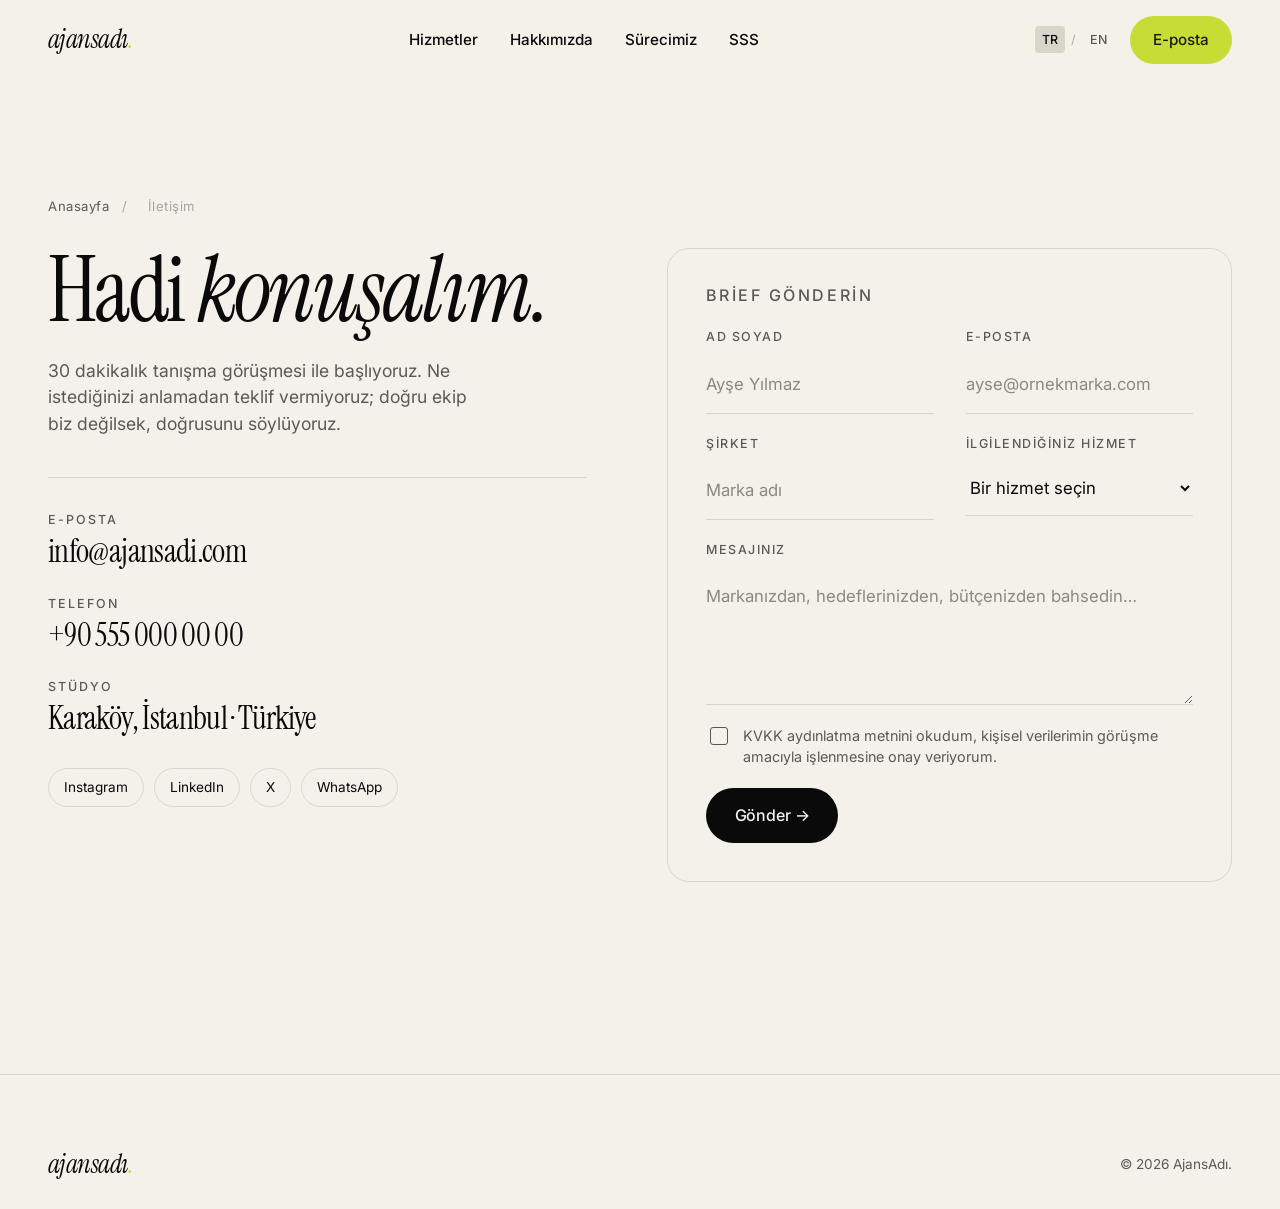
==== commit 3a425405: "Revert "Use single font (Inter) sitewide — remove Instrument Serif" This reverts commit 2d77d162c13b" ====
--- a/iletisim.html
+++ b/iletisim.html
@@ -21,7 +21,7 @@
     <link rel="preconnect" href="https://fonts.googleapis.com" />
     <link rel="preconnect" href="https://fonts.gstatic.com" crossorigin />
     <link
-      href="https://fonts.googleapis.com/css2?family=Inter:wght@400;500;600;700&display=swap"
+      href="https://fonts.googleapis.com/css2?family=Inter:wght@400;500;600&family=Instrument+Serif:ital@0;1&display=swap"
       rel="stylesheet"
     />
     <link rel="stylesheet" href="assets/css/base.css" />
--- a/assets/css/base.css
+++ b/assets/css/base.css
@@ -22,8 +22,8 @@
   --easing: cubic-bezier(0.2, 0.7, 0.2, 1);
   --transition: 320ms var(--easing);
 
+  --font-serif: "Instrument Serif", "Times New Roman", serif;
   --font-sans: "Inter", system-ui, -apple-system, "Segoe UI", Roboto, sans-serif;
-  --font-serif: var(--font-sans);
 }
 
 *,
